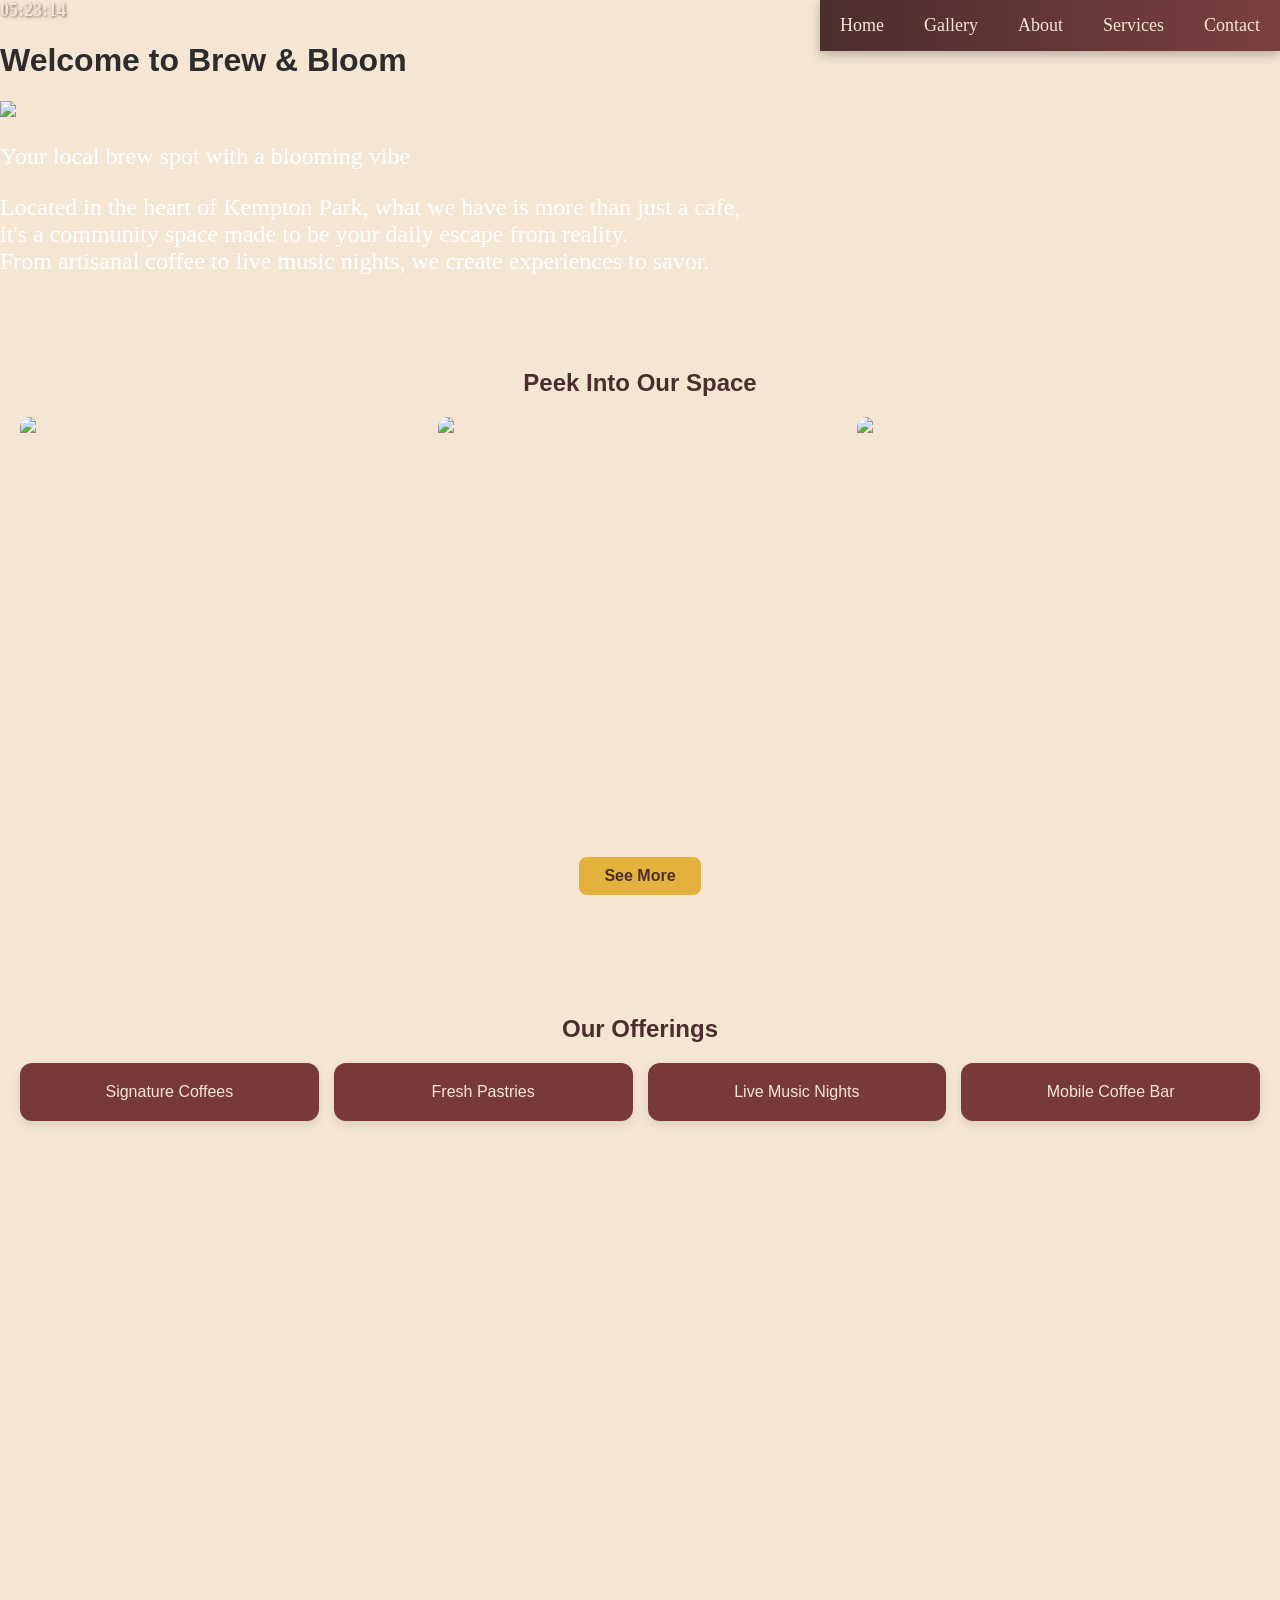
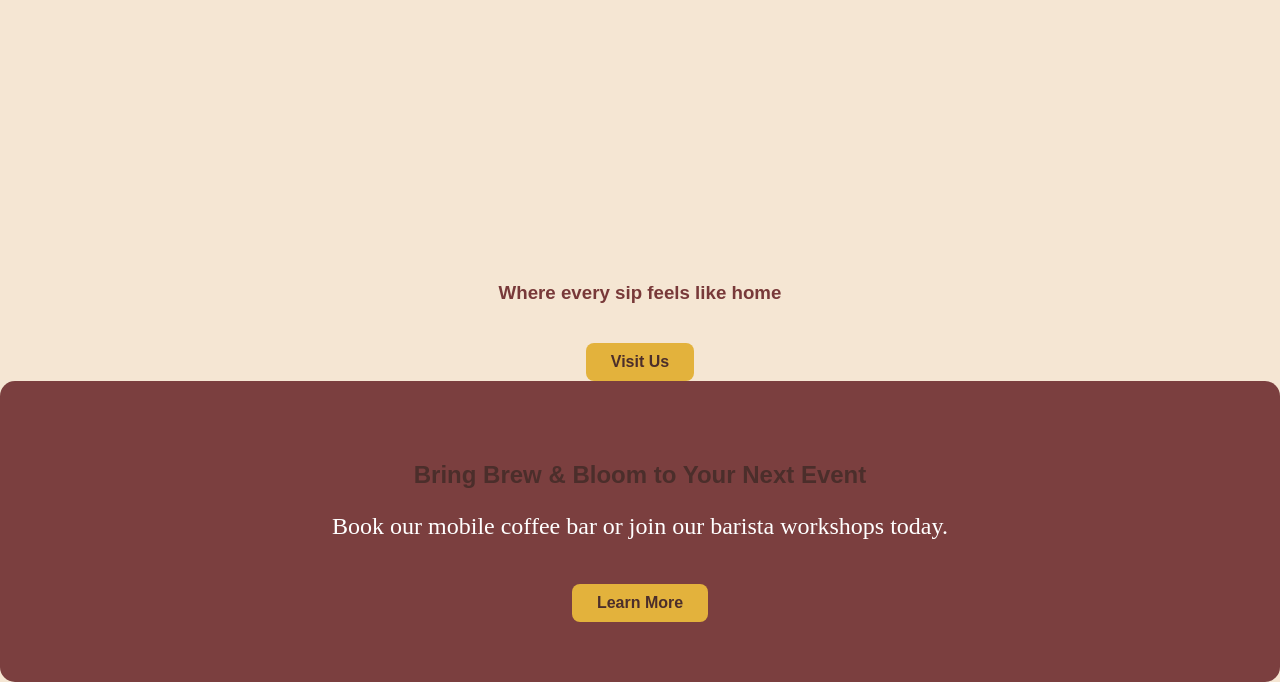
==== index.html @ 115556c8 "Update and rename home.html to index.html" ====
<!DOCTYPE html>
<html>
<head>
<title>Brew & Bloom</title>
</head>
<meta charset="UTF-8">
<meta name="viewport" content="width=device-width, initial-scale=1.0">
    <meta name="viewport" content="width=device">
    <!--Link the external CSS file-->
    <link rel="stylesheet" href="style.css">
    
<title>Bloom & Bloom</title>
</head>

<!--Navigation bar-->
<div class="navbar">
<a href="index.html">Home</a>
<a href="Gallery.html">Gallery</a>
<a href="AboutUs.html">About</a>
<a href="services.html">Services</a>
<a href="Contact.html">Contact</a>
</div>

<!-- The clock will sit here -->
  <div id="clock"></div>
</nav>





<!--Page content-->

<h1 class="WelcomeClass"> Welcome to Brew & Bloom</h1>
    <img src="Images/home page.png" width="150" height="150" alt="this is the brand logo" class="logo"/>
        <p>Your local brew spot with a blooming vibe</p>
        <p>Located in the heart of Kempton Park, what we have is more than just a cafe, </br> it's a community space made to be your daily escape from reality. </br> From artisanal coffee to live music nights, we create experiences to savor.</p>
    

         <!-- Gallery Preview -->
  <section class="gallery-preview">
    <h2>Peek Into Our Space</h2>
    <div class="gallery-grid">
      <img src="Images/Gallery2.jpeg" width="400" height="400" alt="Coffee">
      <img src="Images/Gallery5.jpeg" width="400" height="400" alt="Merch">
      <img src="Images/Gallery11.jpeg" width="400" height="400" alt="Live Music">
    </div>
    <a href="gallery.html" class="btn">See More</a>
  </section>


        <!-- Services Preview -->
  <section class="services-preview">
    <h2>Our Offerings</h2>
    <div class="service-cards">
      <div class="card">Signature Coffees</div>
      <div class="card">Fresh Pastries</div>
      <div class="card">Live Music Nights</div>
      <div class="card">Mobile Coffee Bar</div>
    </div>
  </section>

      <!-- Hero Section -->
  <header class="hero">
    <div class="hero-text">
        <h3>Where every sip feels like home</h3>
      <a href="contact.html" class="btn">Visit Us</a>
    </div>
  </header>



<!-- Call to Action -->
  <section class="cta">
    <h2>Bring Brew & Bloom to Your Next Event</h2>
    <p>Book our mobile coffee bar or join our barista workshops today.</p>
    <a href="services.html" class="btn">Learn More</a>
  </section>
    <main>

</main>

<script src="script.js"></script>


</body>
<footer></footer>

</html>
---- style.css ----
body {

    background-color:#F5E6D3 ;
    font-family: Verdana, Geneva, Tahoma, sans-serif;
    color:#F5E6D3;
    margin: 20px;
}
h1 {
     color: #2C2C2C;
}

h2 {
    color: #4B2E2B;
}

h3 {
  color: #783939;
}

h4 {
  color: #783939;
}

h5 {
  color: #7B3F3F;
}

p {
  color: #ffffff;
  font-family: 'Times New Roman', Times, serif;
  font-size: x-large
  
}

li{
    color: #ffffff;
}


/* Logo styling */
.logo {
  width: 120px;   /* adjust size */
  height: auto;
  cursor: pointer;
}

/* Hero Section */
.hero {
  background: url("Images/Hero\ banner.png") no-repeat center/cover;
  height: 90vh;
  display: flex;
  align-items: last baseline;
  justify-content: center;
  text-align: center;
  color: #F5E6D3;
}
.hero-text h2{
  font-size: 60px;
}

.btn {
  display: inline-block;
  margin-top: 20px;
  padding: 10px 25px;
  background-color: #E3B23C;
  color: #4B2E2B;
  font-weight: bold;
  border-radius: 8px;
  text-decoration: none;
}
.btn:hover {
  background-color: #CDA434;
}

/* About Section */
.about, .services-preview, .gallery-preview, .cta {
  padding: 50px 20px;
  text-align: center;
}

/* Service Cards */
.service-cards {
  display: grid;
  grid-template-columns: repeat(auto-fit, minmax(150px, 1fr));
  gap: 15px;
  margin-top: 20px;
}
.card {
  background-color: #783939;
  padding: 20px;
  border-radius: 12px;
  box-shadow: 0 4px 10px rgba(0,0,0,0.1);
}

/* Gallery Grid */
.gallery-grid {
  display: grid;
  grid-template-columns: repeat(auto-fit, minmax(200px, 1fr));
  gap: 15px;
  margin: 20px 0;
}
.gallery-grid img {
  width: 100%;
  border-radius: 10px;
  transition: transform 0.3s ease;
}
.gallery-grid img:hover {
  transform: scale(1.05);
}

.visit-us {
  margin-top: 0; /* remove extra gap above */
  padding: 40px 20px; /* slightly smaller padding */
}


/* Call to Action */
.cta {
  background-color: #7B3F3F;
  color: #e38b18;
  padding: 60px 20px;
  border-radius: 15px;
}

/* NAVBAR CLOCK STYLING */
#clock {
  color: #F5E6D3; /* light latte cream */
  font-family: 'Playfair Display', serif;
  font-size: 18px;
  font-weight: bold;
  margin-right: 20px;
  text-shadow: 1px 1px 3px rgba(0,0,0,0.5);
}



.navbar {
  display: flex;
  justify-content: space-between;
  align-items: center;
  padding: 10px 30px;
  background-color: #4B2E2B; /* espresso brown */
}

.nav-links {
  list-style: none;
  display: flex;
  gap: 20px;
}

.nav-links a {
  text-decoration: none;
  color: #F5E6D3;
  font-weight: bold;
  transition: color 0.3s;
}

.nav-links a:hover {
  color: #C19A6B; /* caramel accent */
}


.navbar{
    position: fixed;
    top: 0;
    right: 0;
    width: 100;
    background-color: #4B2E2B;   /*Esspresso Brown*/
    padding: 15px 0;
    z-index: 1000;

     /* Softer, premium background */
  background: linear-gradient(90deg, #4B2E2B, #7B3F3F); /* espresso gradient */
  box-shadow: 0 4px 10px rgba(0, 0, 0, 0.25); /* shadow for depth */

  display: flex;
  justify-content: center;
  align-items: center;
}

/* Navbar links */
.navbar a {
  color: #F5E6D3; /* latte cream */
  text-decoration: none;
  margin: 0 20px;
  font-size: 18px;
  font-family: 'Playfair Display', serif;
  transition: all 0.3s ease;
}

/* Hover effect */
.navbar a:hover {
  color: #E3B23C; /* sunflower yellow */
  text-shadow: 0 0 5px rgba(227, 178, 60, 0.6);
}

.content {
    padding: 20px;
}

body{
    background-image: url(Images/Background\ B&B.png);
    background-repeat: no-repeat;
    background-size: cover;
    background-position: center;
    background-attachment: fixed;
}

body{
	position: absolute;
	width: 100%;
	height: 100%;
	object-fit: cover;
	object-position: center;
}

.gallery {
  display: grid;
  grid-template-columns: repeat(auto-fit, minmax(250px, 1fr));
  gap: 15px;
  padding: 20px;
}
.gallery img {
  width: 100%;
  border-radius: 12px;
}

.gallery img {
  transition: transform 0s ease, box-shadow 0s ease;
}
.gallery img:hover {
  transform: scale(1.05);
  box-shadow: 0 6px 15px rgba(0, 0, 0, 0.3);
}

div.gallery-item:hover {
  border: 1px solid #777;
}
.slideshow {
  width: 100%;
  overflow: hidden;
  position: relative;
}

.slideshow {
  width: 100%;
  overflow: hidden;
  position: relative;
}
.slides {
  display: flex;
  animation: slide 32s infinite alternate;
}
.slides img {
  width: 100%;
}
@keyframes slide {
  0% { transform: translateX(0); }
  20% { transform: translateX(-100%); }
  40% { transform: translateX(-200%); }
  60% { transform: translateX(-300%); }
  80% { transform: translateX(-400%); }
  100% { transform: translateX(0); }
}

#contact {
  background-color: #f9f5f0;
  padding: 40px;
  border-radius: 12px;
  width: 80%;
  margin: 50px auto;
  box-shadow: 0 4px 10px rgba(0, 0, 0, 0.1);
}

#contact h2 {
  text-align: center;
  color: #3E2723;
  font-family: 'Playfair Display', serif;
}

#contact p {
  text-align: center;
  color: #5C4033;
  margin-bottom: 25px;
  font-size: 1.1rem;
}

.form-group {
  display: flex;
  flex-direction: column;
  align-items: center;   /* centers both label and input together */
  margin-bottom: 20px;
}


label {
  display: block;
  color: #F5E6D3;                 /* latte cream */
  margin-bottom: 6px;
  text-align: center;
  font-family: 'Playfair Display', serif;
  font-weight: 600;
  font-size: 1.1rem;
  letter-spacing: 0.3px;
  text-shadow: 0 1px 3px rgba(0, 0, 0, 0.4); /* gives subtle lift */
}

label {
  background-color: rgba(255, 255, 255, 0.6);
  display: inline-block;
  padding: 4px 8px;
  border-radius: 6px;
}



input, textarea, select {
  width: 80%;
  max-width: 500px;
  display: block;
  margin: 0 auto 20px auto;
  padding: 10px 12px;
  border: 1px solid #D7CCC8;
  border-radius: 8px;
  font-family: 'Poppins', sans-serif;
  font-size: 1rem;
  transition: 0.3s ease;
}

input:focus, textarea:focus, select:focus {
  border-color: #A1887F;
  outline: none;
  box-shadow: 0 0 6px rgba(161, 136, 127, 0.5);
}

button {
  background-color: #5C4033;
  color: #F5E6D3;
  border: none;
  padding: 12px 20px;
  border-radius: 8px;
  cursor: pointer;
  transition: background 0.3s ease;
}

button:hover {
  background-color: #3E2723;
}

/* Subtle hover and focus effects */
input:hover, textarea:hover, select:hover {
  background-color: #fdf8f4;              /* a soft cream hover background */
  border-color: #BCAAA4;                  /* gentle warm tone border */
}

input:focus, textarea:focus, select:focus {
  background-color: #fffaf5;              /* slightly lighter focus color */
  border-color: #8D6E63;                  /* rich mocha tone for focus */
  box-shadow: 0 0 8px rgba(141, 110, 99, 0.4);
  transform: scale(1.02);                 /* tiny pop when typing */
  transition: all 0.3s ease;
}

input::placeholder,
textarea::placeholder {
  color: #8D6E63; /* mocha tone */
  opacity: 0.9;
  font-style: italic;
}
/* General desktop styles */
body {
  font-family: "Poppins", sans-serif;
  margin: 0;
  padding: 0;
}

/* This kicks in for phones and smaller screens */
@media (max-width: 768px) {
  nav ul {
    flex-direction: column;
    text-align: center;
    padding: 0;
  }

  .gallery img {
    width: 100%;
    height: auto;
    border-radius: 10px;
  }

  .content {
    padding: 10px;
  }

  h1, h2 {
    font-size: 1.4rem;
  }
}
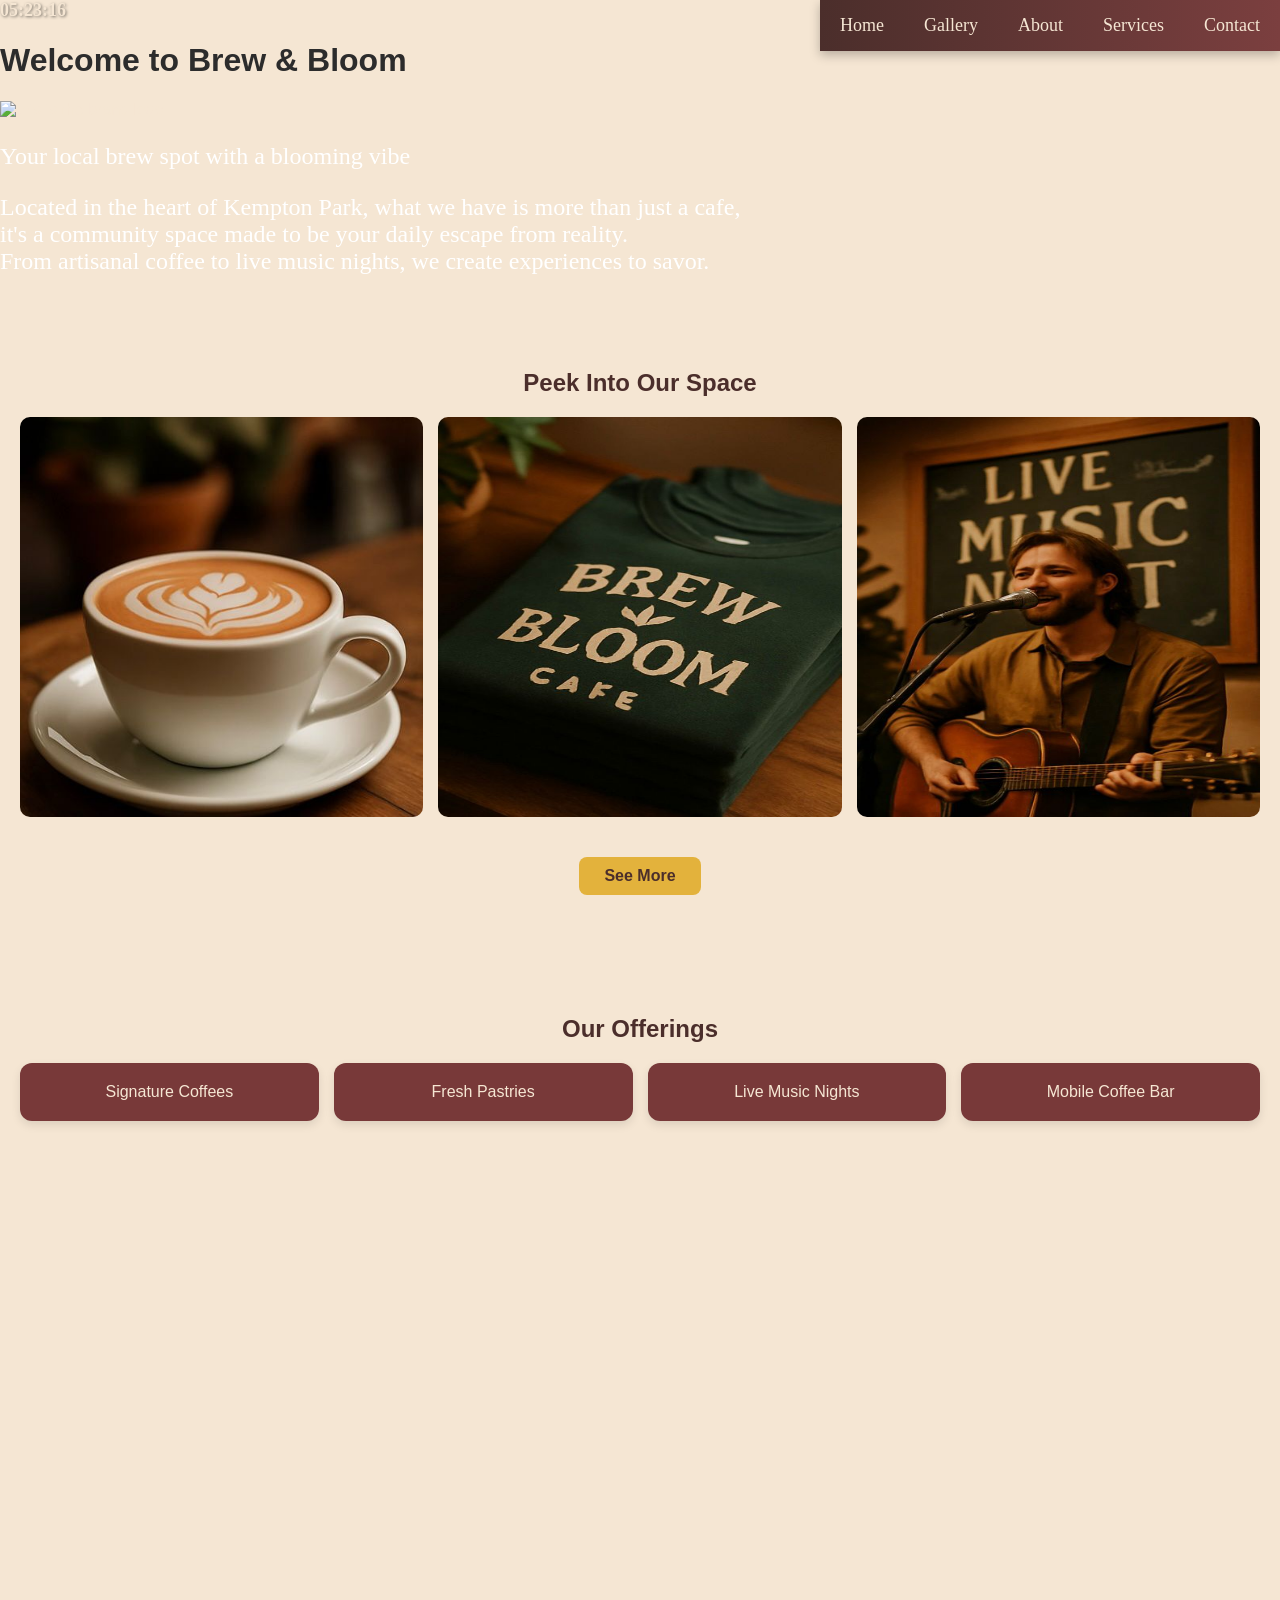
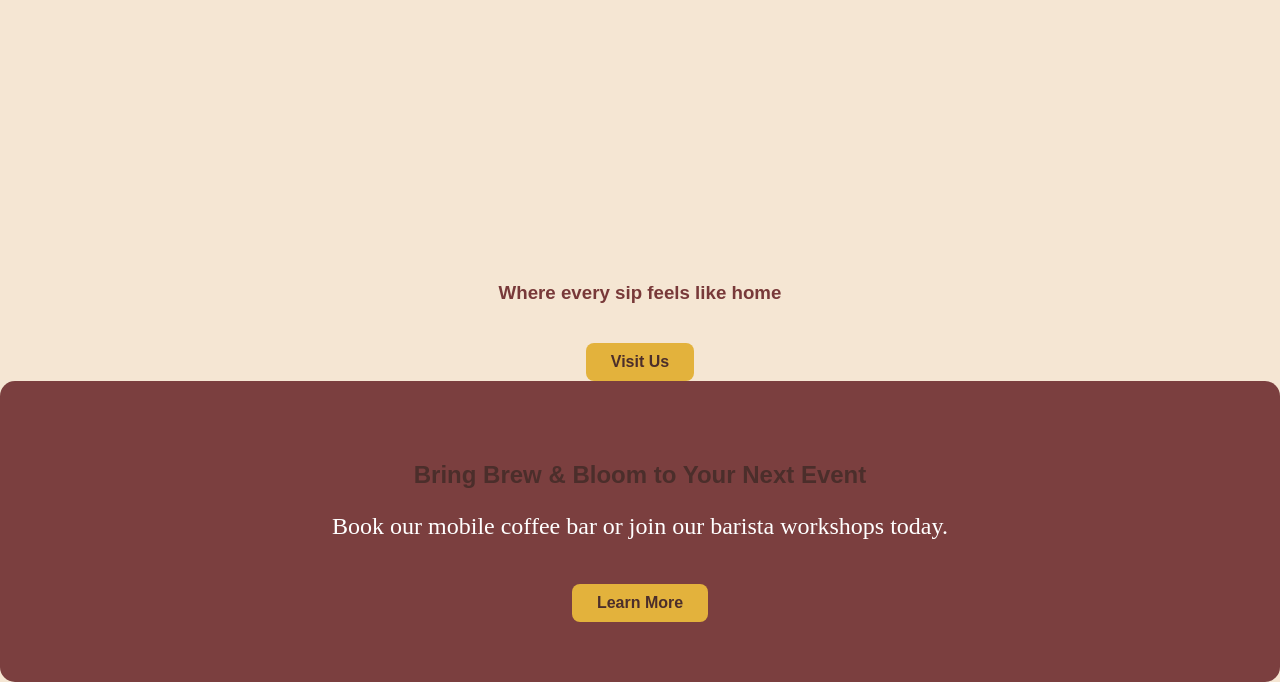
==== commit 51cdfecd: "Update index.html" ====
--- a/index.html
+++ b/index.html
@@ -15,8 +15,8 @@
 <!--Navigation bar-->
 <div class="navbar">
 <a href="index.html">Home</a>
-<a href="Gallery.html">Gallery</a>
-<a href="AboutUs.html">About</a>
+<a href="gallery.html">Gallery</a>
+<a href="Aboutus.html">About</a>
 <a href="services.html">Services</a>
 <a href="Contact.html">Contact</a>
 </div>
@@ -41,9 +41,9 @@
   <section class="gallery-preview">
     <h2>Peek Into Our Space</h2>
     <div class="gallery-grid">
-      <img src="Images/Gallery2.jpeg" width="400" height="400" alt="Coffee">
-      <img src="Images/Gallery5.jpeg" width="400" height="400" alt="Merch">
-      <img src="Images/Gallery11.jpeg" width="400" height="400" alt="Live Music">
+      <img src="Gallery2.jpeg" width="400" height="400" alt="Coffee">
+      <img src="Gallery5.jpeg" width="400" height="400" alt="Merch">
+      <img src="Gallery11.jpeg" width="400" height="400" alt="Live Music">
     </div>
     <a href="gallery.html" class="btn">See More</a>
   </section>
@@ -87,3 +87,4 @@
 <footer></footer>
 
 </html>
+
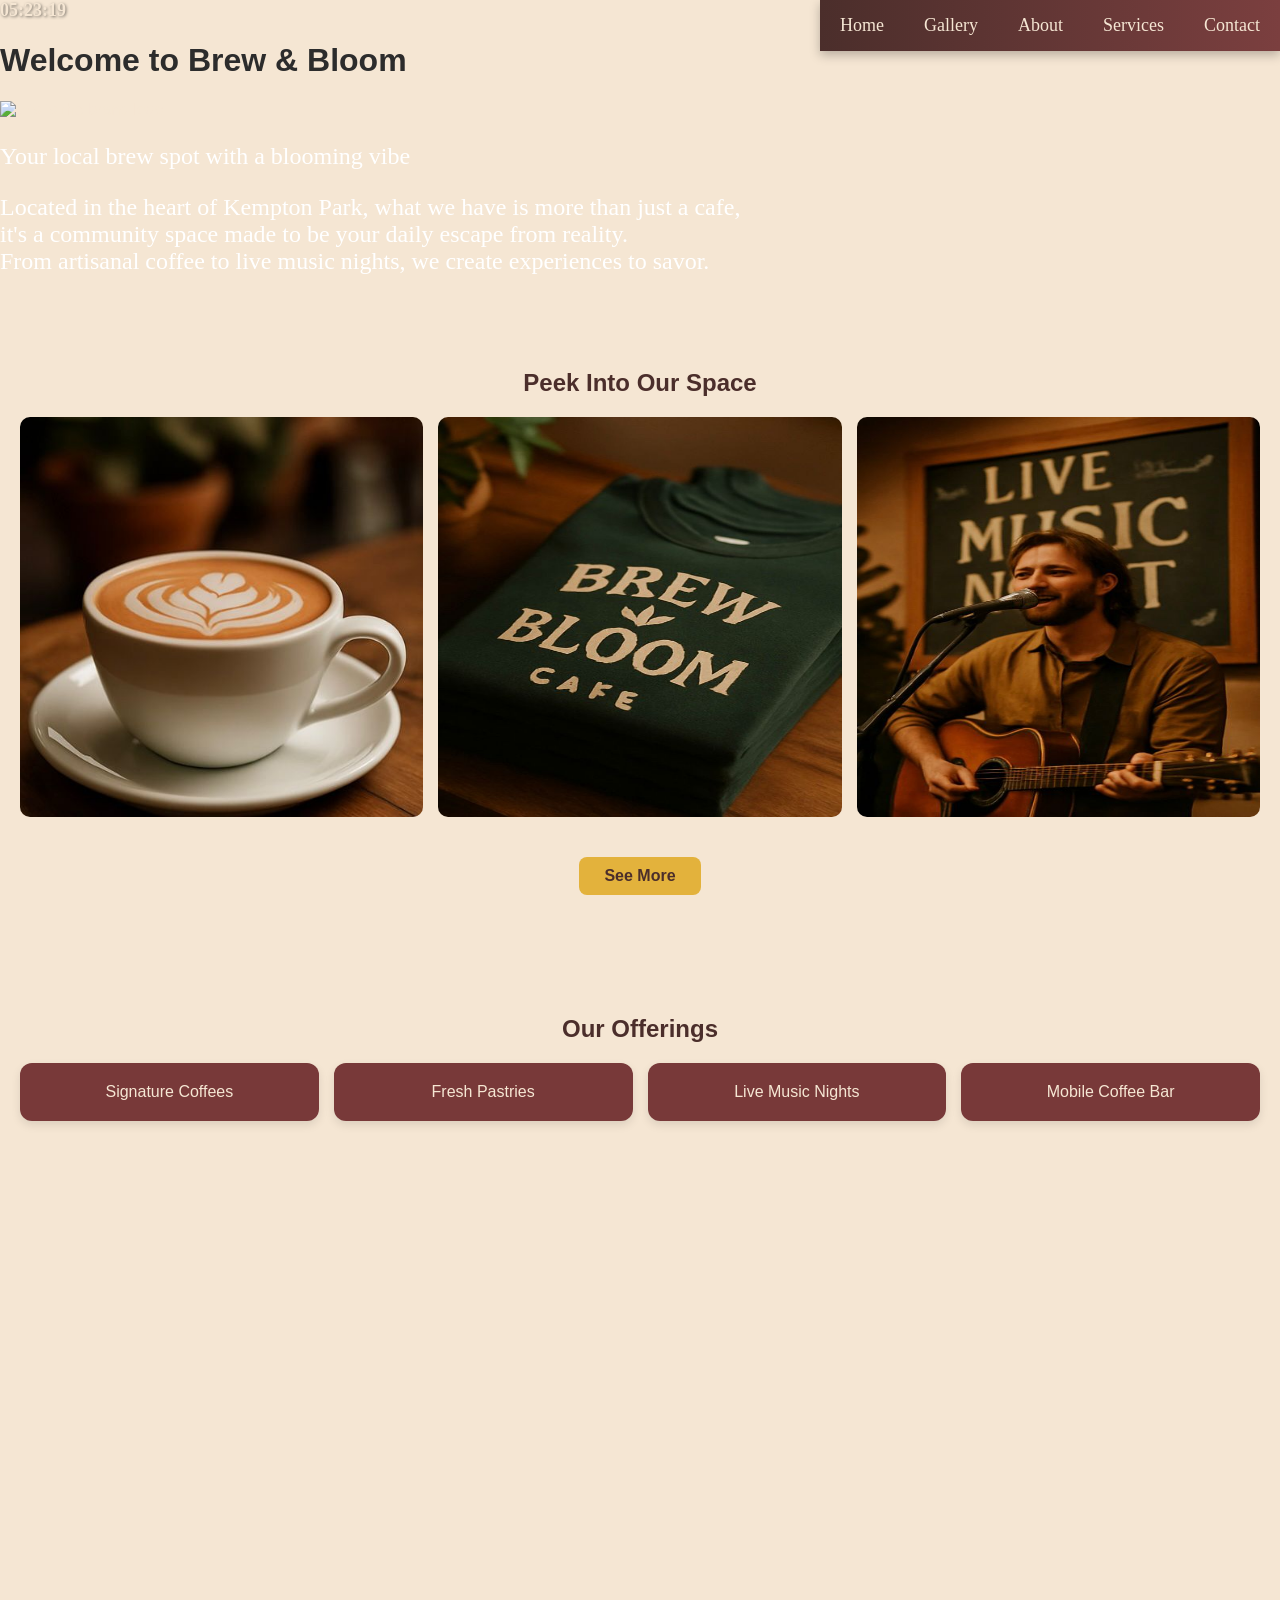
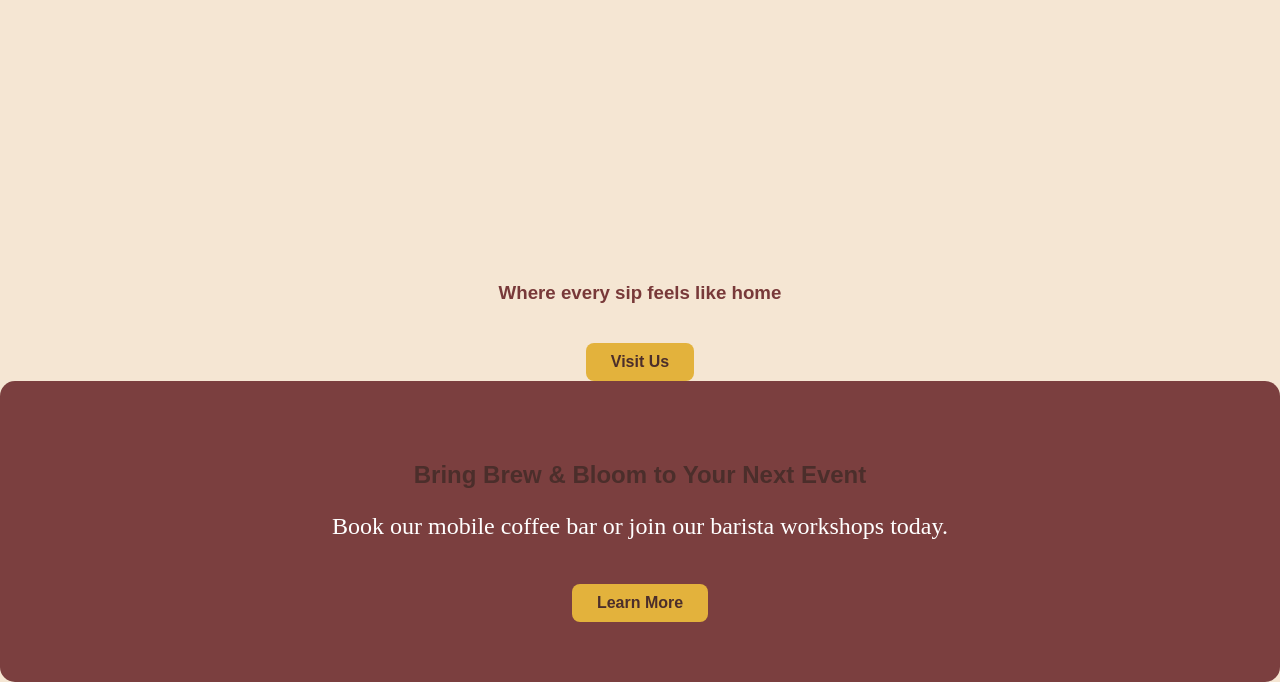
==== commit 95620842: "Update index.html" ====
--- a/index.html
+++ b/index.html
@@ -41,9 +41,9 @@
   <section class="gallery-preview">
     <h2>Peek Into Our Space</h2>
     <div class="gallery-grid">
-      <img src="Gallery2.jpeg" width="400" height="400" alt="Coffee">
-      <img src="Gallery5.jpeg" width="400" height="400" alt="Merch">
-      <img src="Gallery11.jpeg" width="400" height="400" alt="Live Music">
+      <img src="images/Gallery2.jpeg" width="400" height="400" alt="Coffee">
+      <img src="images/Gallery5.jpeg" width="400" height="400" alt="Merch">
+      <img src="images/Gallery11.jpeg" width="400" height="400" alt="Live Music">
     </div>
     <a href="gallery.html" class="btn">See More</a>
   </section>
@@ -88,3 +88,4 @@
 
 </html>
 
+
--- a/style.css
+++ b/style.css
@@ -46,7 +46,7 @@
 
 /* Hero Section */
 .hero {
-  background: url("Images/Hero\ banner.png") no-repeat center/cover;
+  background: url("Hero\ banner.png") no-repeat center/cover;
   height: 90vh;
   display: flex;
   align-items: last baseline;
@@ -199,7 +199,7 @@
 }
 
 body{
-    background-image: url(Images/Background\ B&B.png);
+    background-image: url(Background\ B&B.png);
     background-repeat: no-repeat;
     background-size: cover;
     background-position: center;
@@ -396,3 +396,4 @@
     font-size: 1.4rem;
   }
 }
+
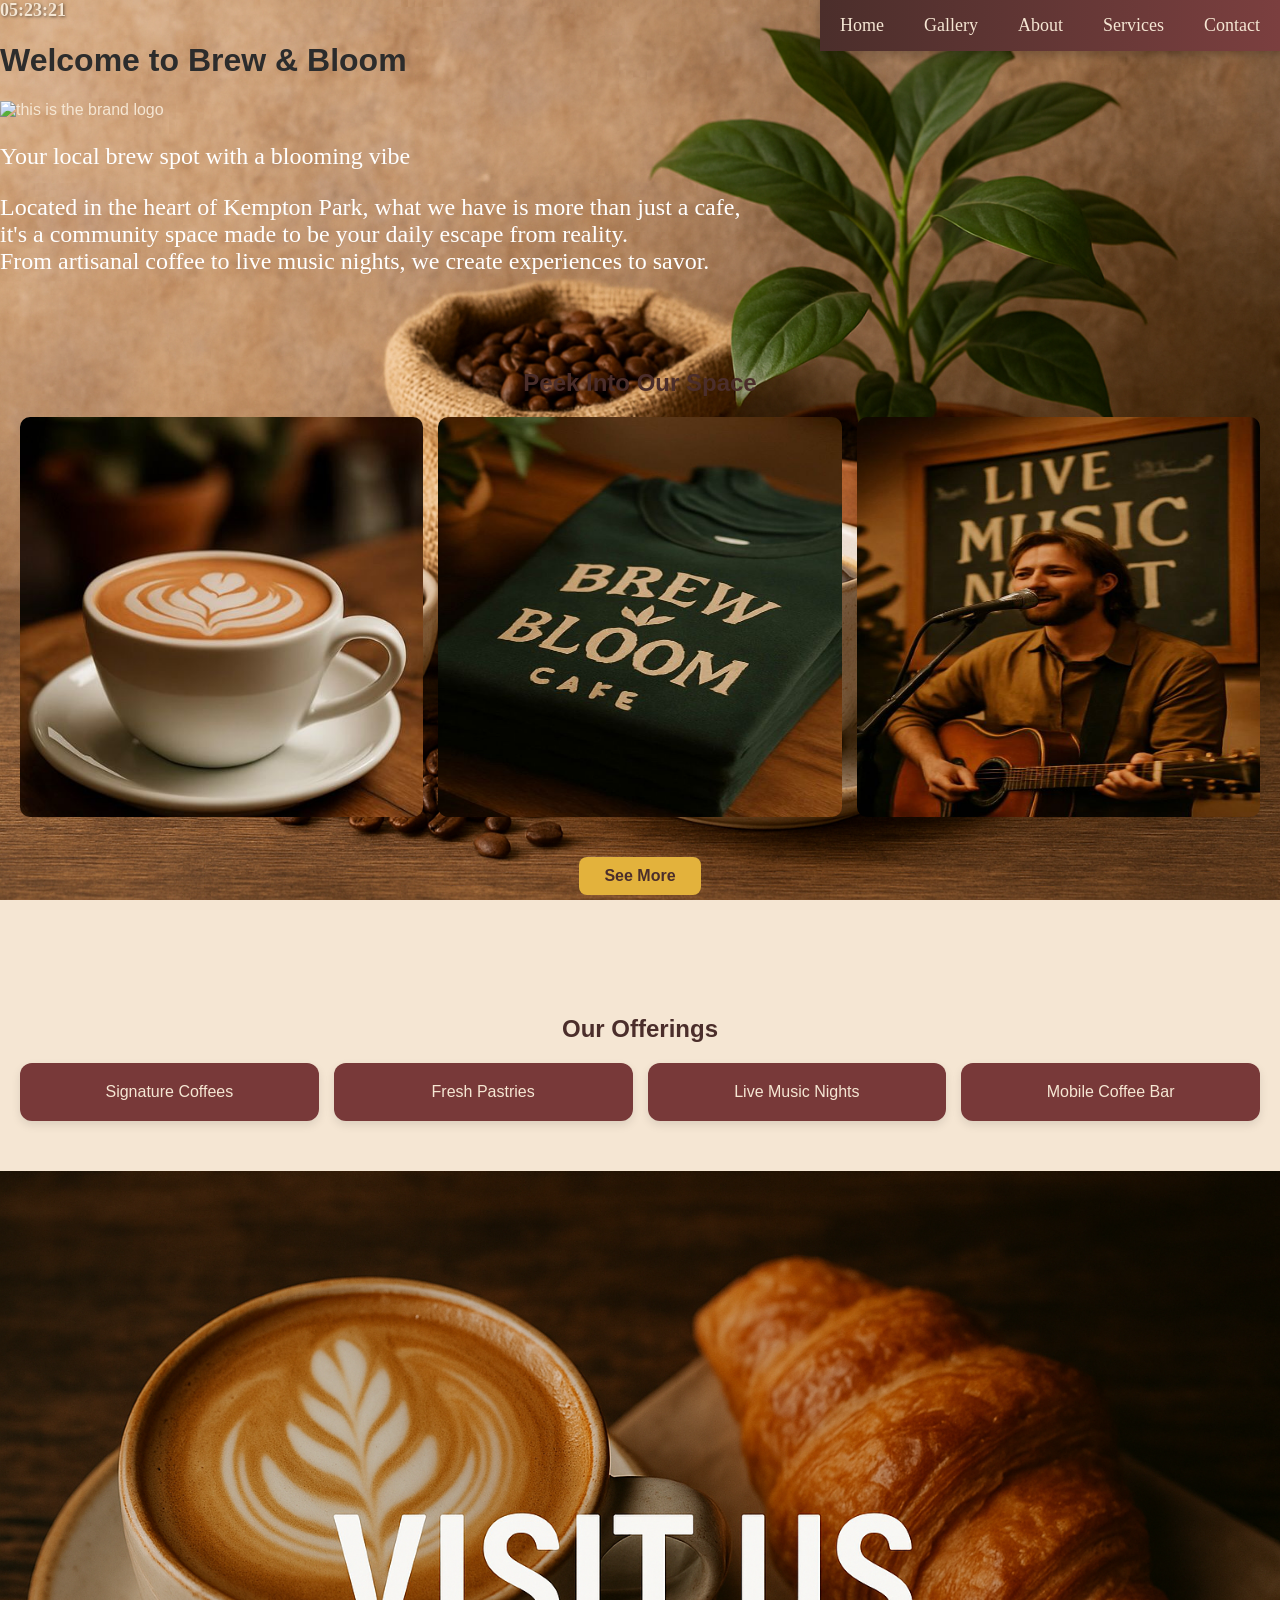
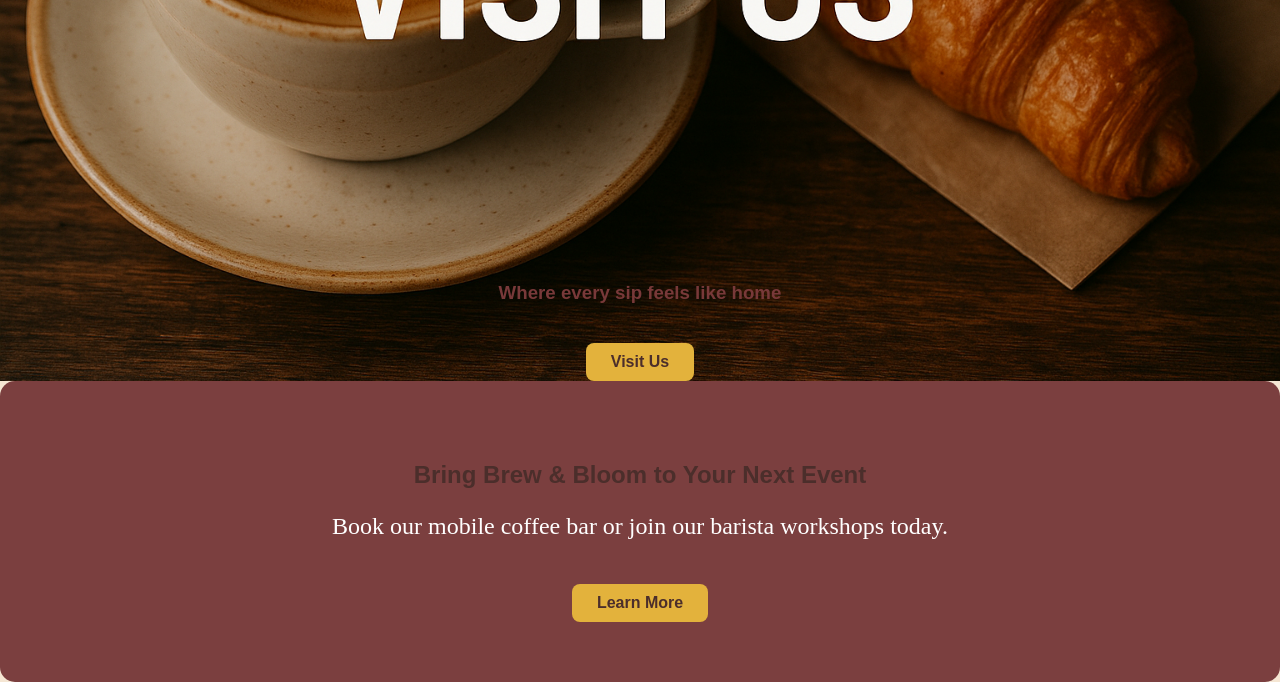
==== commit 4244ee15: "Update index.html" ====
--- a/index.html
+++ b/index.html
@@ -41,9 +41,9 @@
   <section class="gallery-preview">
     <h2>Peek Into Our Space</h2>
     <div class="gallery-grid">
-      <img src="images/Gallery2.jpeg" width="400" height="400" alt="Coffee">
-      <img src="images/Gallery5.jpeg" width="400" height="400" alt="Merch">
-      <img src="images/Gallery11.jpeg" width="400" height="400" alt="Live Music">
+      <img src="images/gallery2.jpeg" width="400" height="400" alt="Coffee">
+      <img src="images/gallery5.jpeg" width="400" height="400" alt="Merch">
+      <img src="images/gallery11.jpeg" width="400" height="400" alt="Live Music">
     </div>
     <a href="gallery.html" class="btn">See More</a>
   </section>
@@ -89,3 +89,4 @@
 </html>
 
 
+
--- a/style.css
+++ b/style.css
@@ -46,7 +46,7 @@
 
 /* Hero Section */
 .hero {
-  background: url("Hero\ banner.png") no-repeat center/cover;
+  background: url("images/Hero\ banner.png") no-repeat center/cover;
   height: 90vh;
   display: flex;
   align-items: last baseline;
@@ -199,7 +199,7 @@
 }
 
 body{
-    background-image: url(Background\ B&B.png);
+    background-image: url(images/Background\ B&B.png);
     background-repeat: no-repeat;
     background-size: cover;
     background-position: center;
@@ -397,3 +397,4 @@
   }
 }
 
+
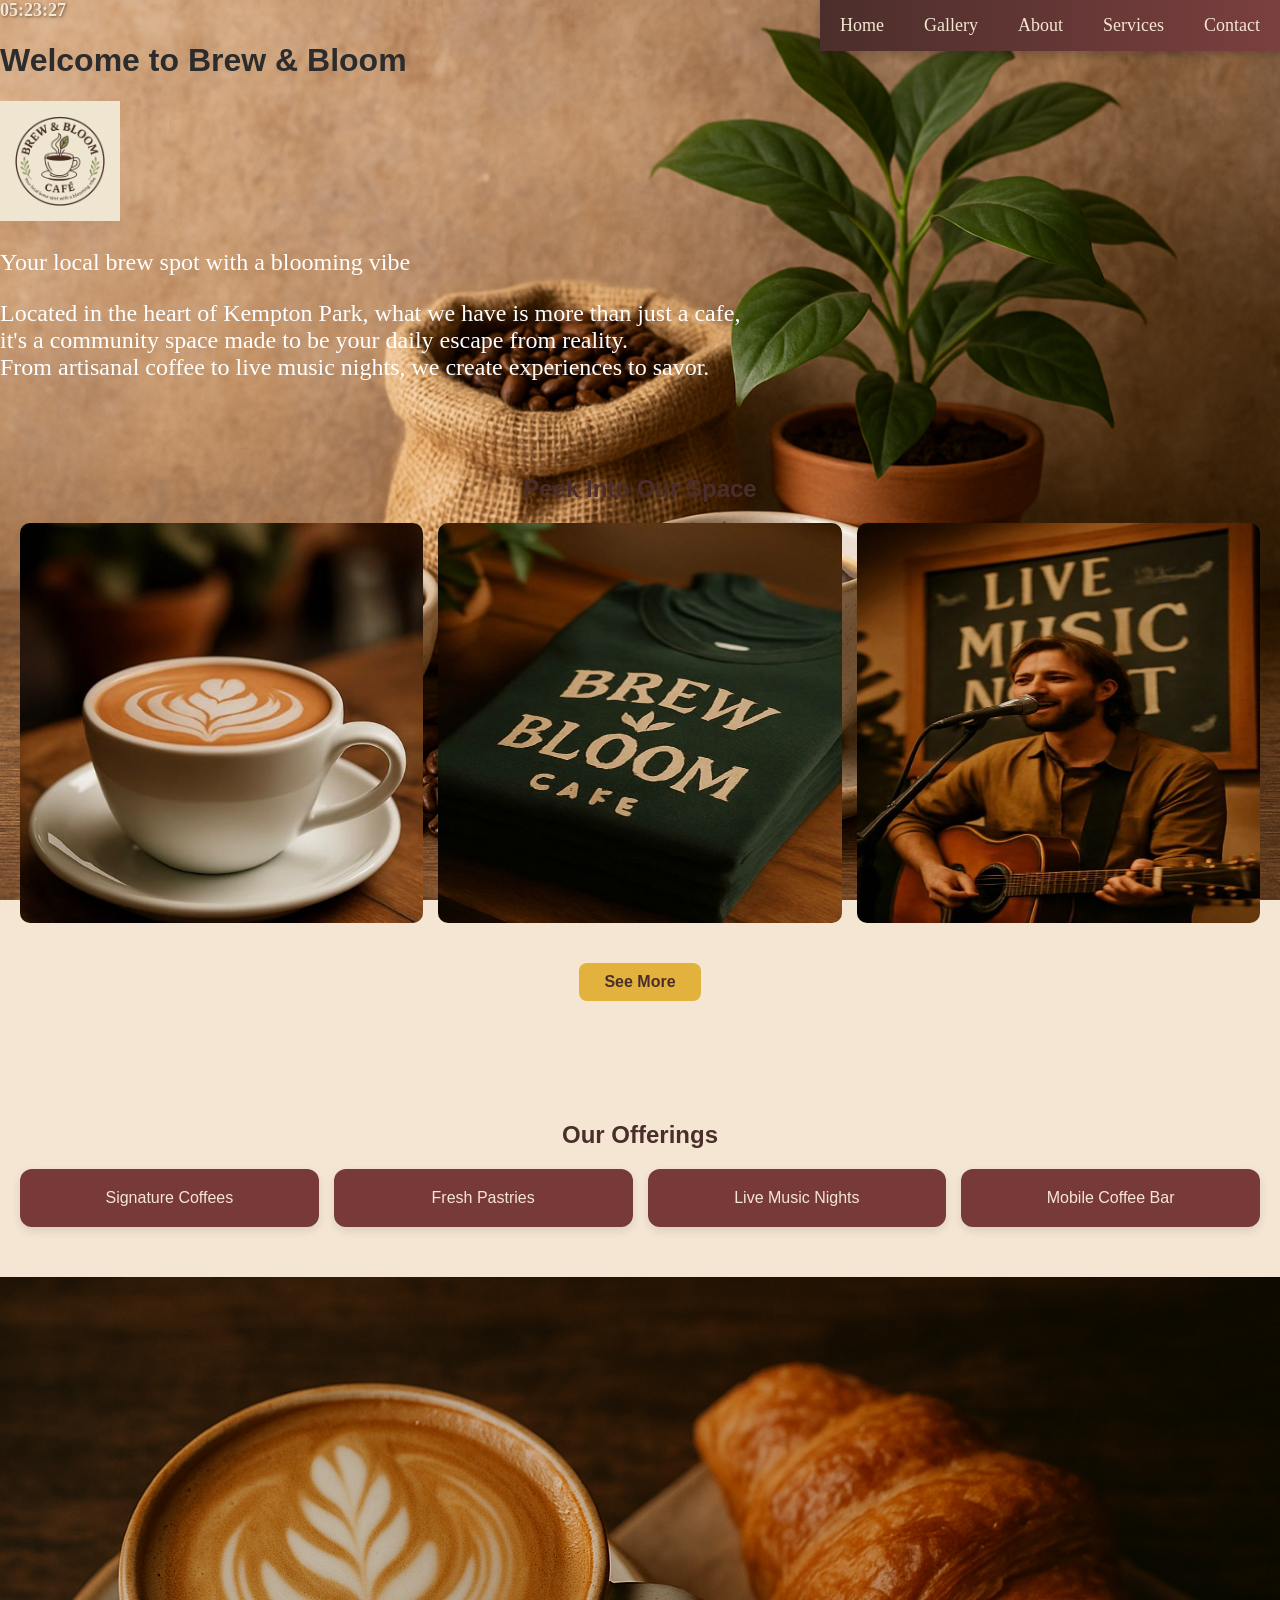
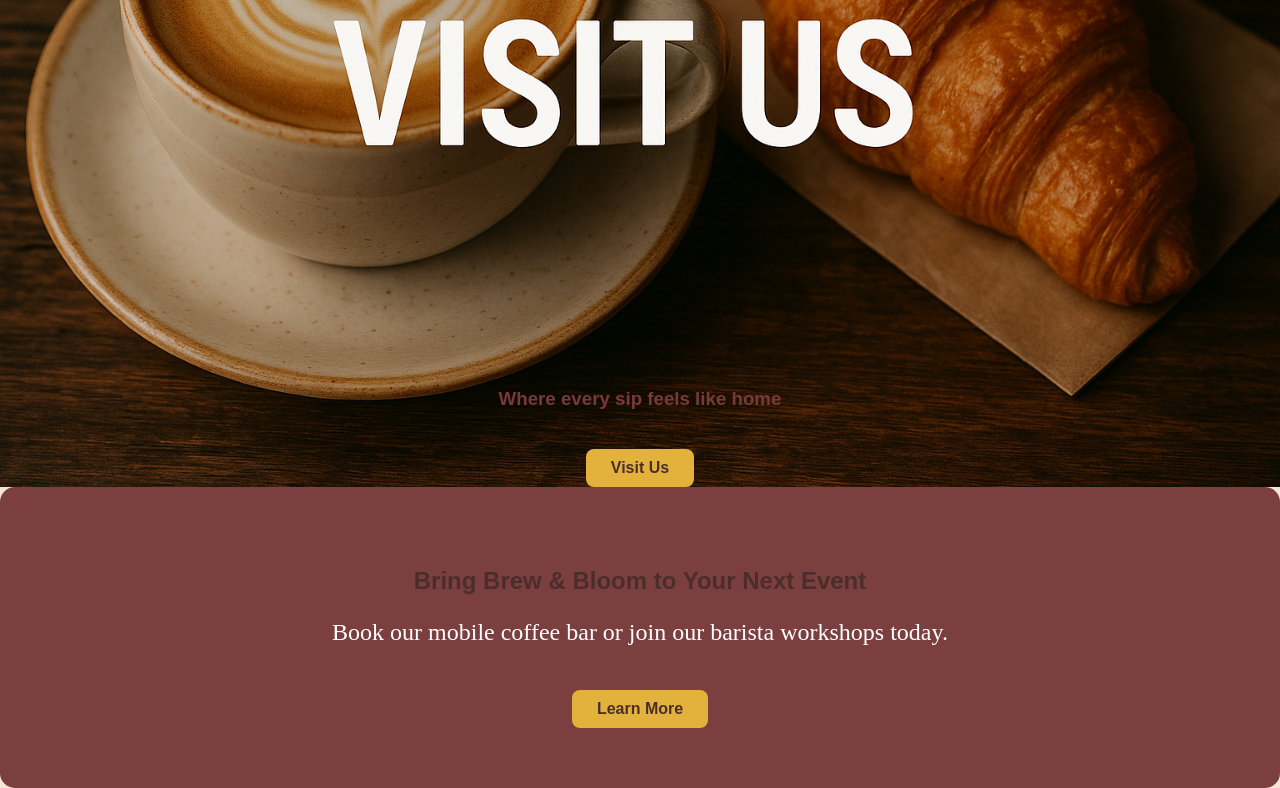
==== commit 7874a2c9: "Update index.html" ====
--- a/index.html
+++ b/index.html
@@ -32,7 +32,7 @@
 <!--Page content-->
 
 <h1 class="WelcomeClass"> Welcome to Brew & Bloom</h1>
-    <img src="Images/home page.png" width="150" height="150" alt="this is the brand logo" class="logo"/>
+    <img src="images/homepage.png" width="150" height="150" alt="this is the brand logo" class="logo"/>
         <p>Your local brew spot with a blooming vibe</p>
         <p>Located in the heart of Kempton Park, what we have is more than just a cafe, </br> it's a community space made to be your daily escape from reality. </br> From artisanal coffee to live music nights, we create experiences to savor.</p>
     
@@ -90,3 +90,4 @@
 
 
 
+
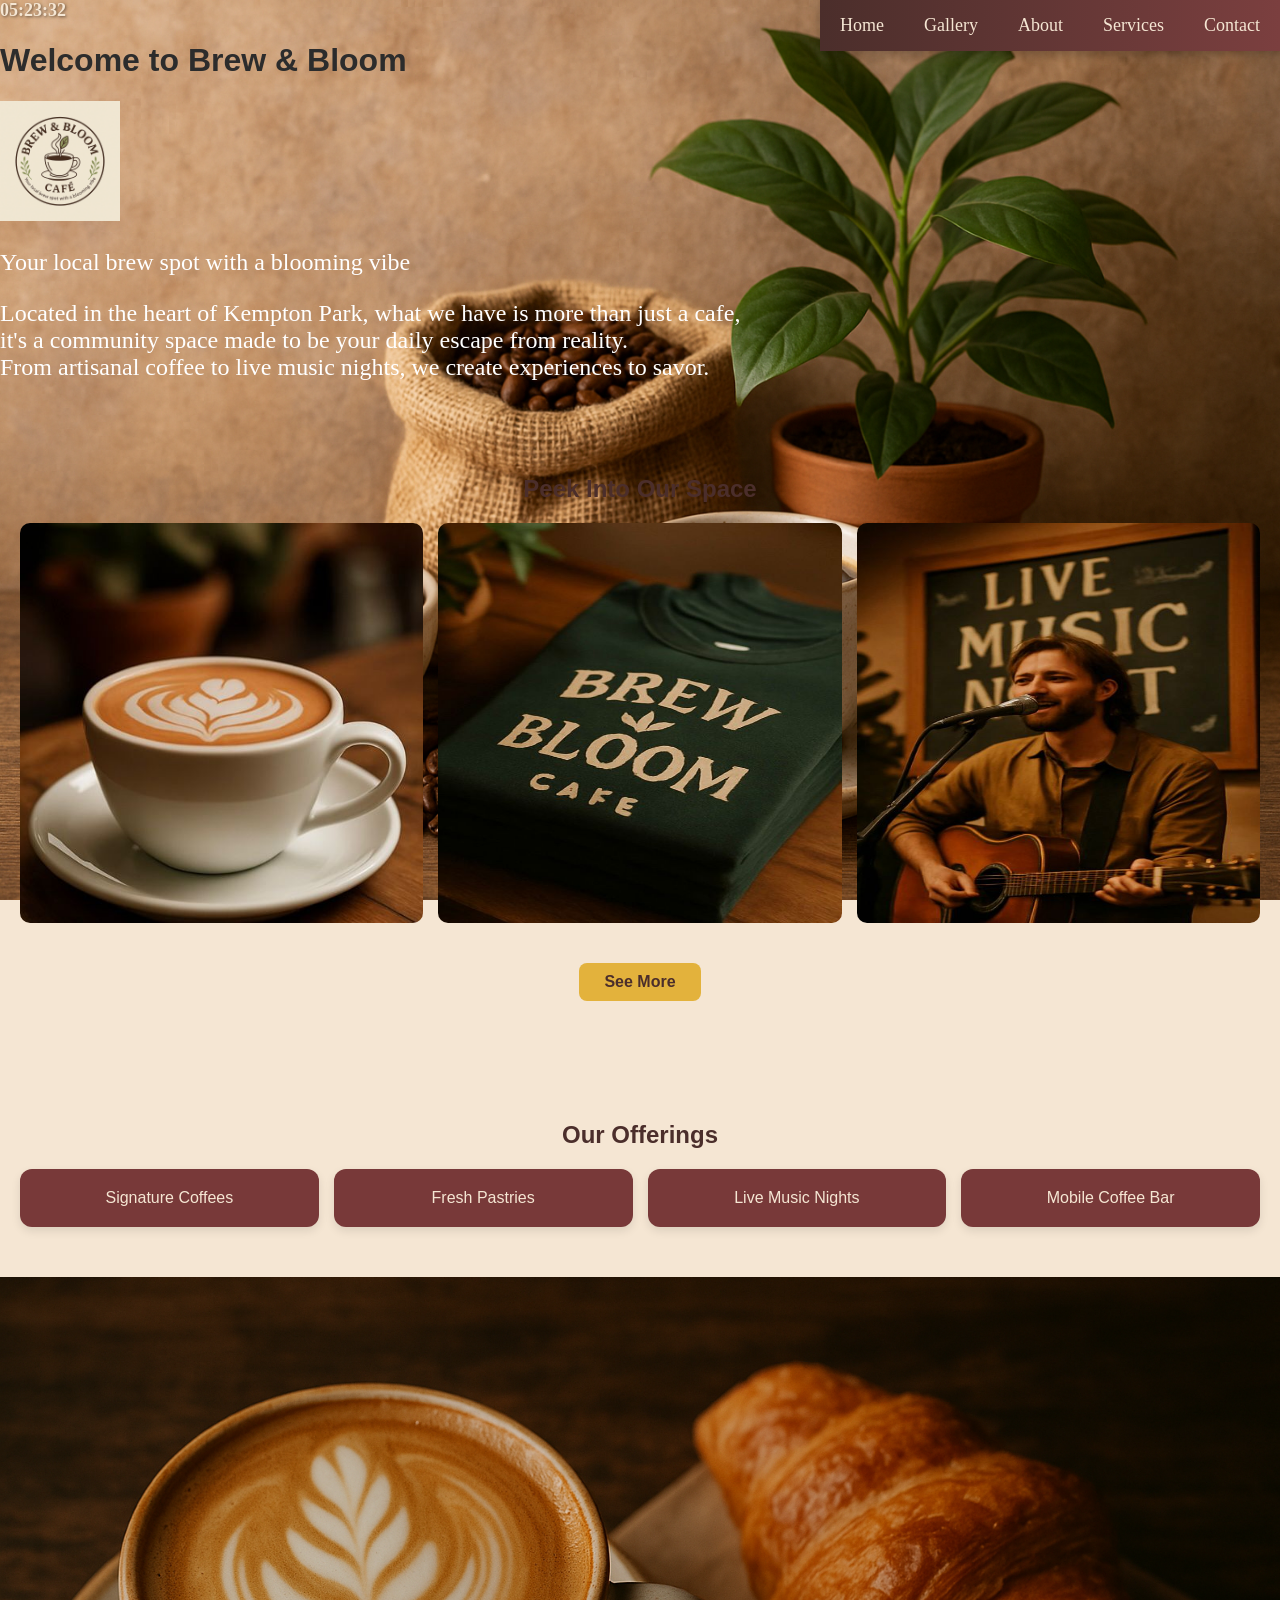
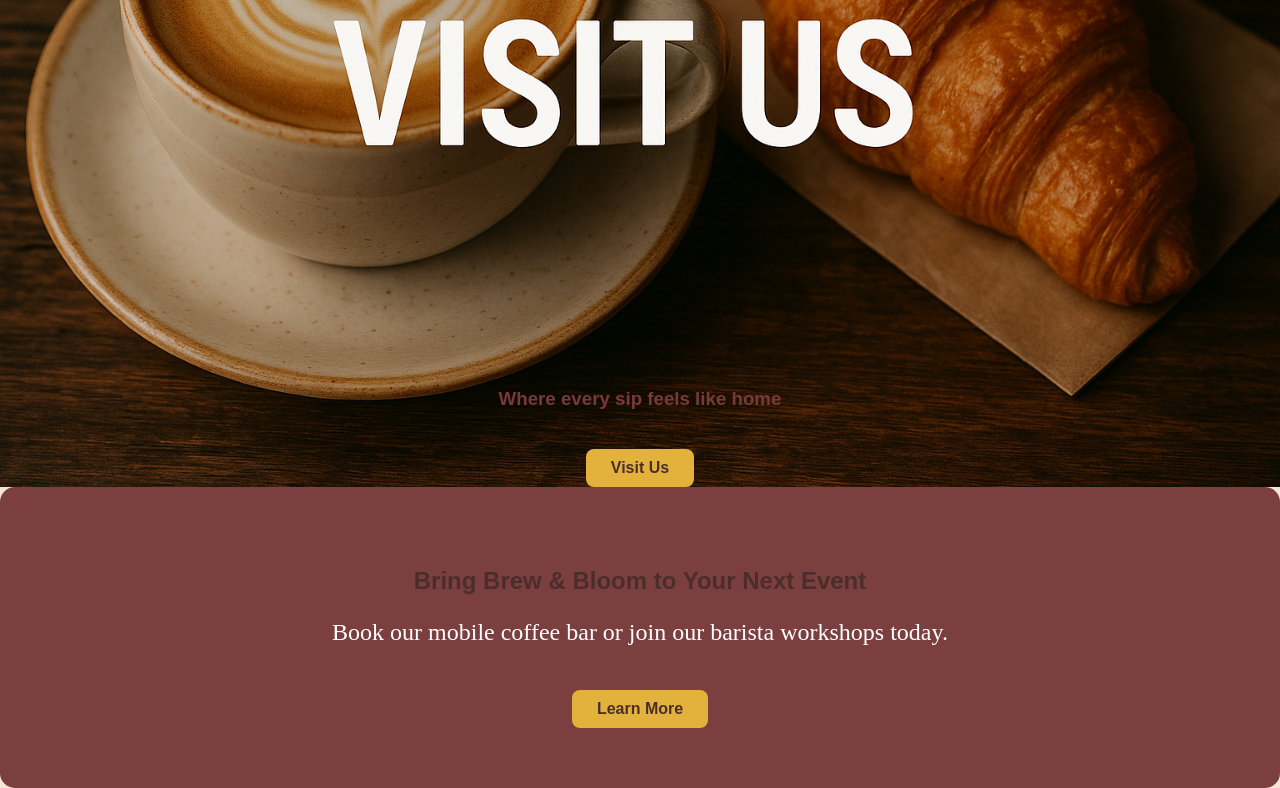
==== commit ed457aa0: "Update index.html" ====
--- a/index.html
+++ b/index.html
@@ -64,7 +64,7 @@
   <header class="hero">
     <div class="hero-text">
         <h3>Where every sip feels like home</h3>
-      <a href="contact.html" class="btn">Visit Us</a>
+      <a href="Contact.html" class="btn">Visit Us</a>
     </div>
   </header>
 
@@ -91,3 +91,4 @@
 
 
 
+
